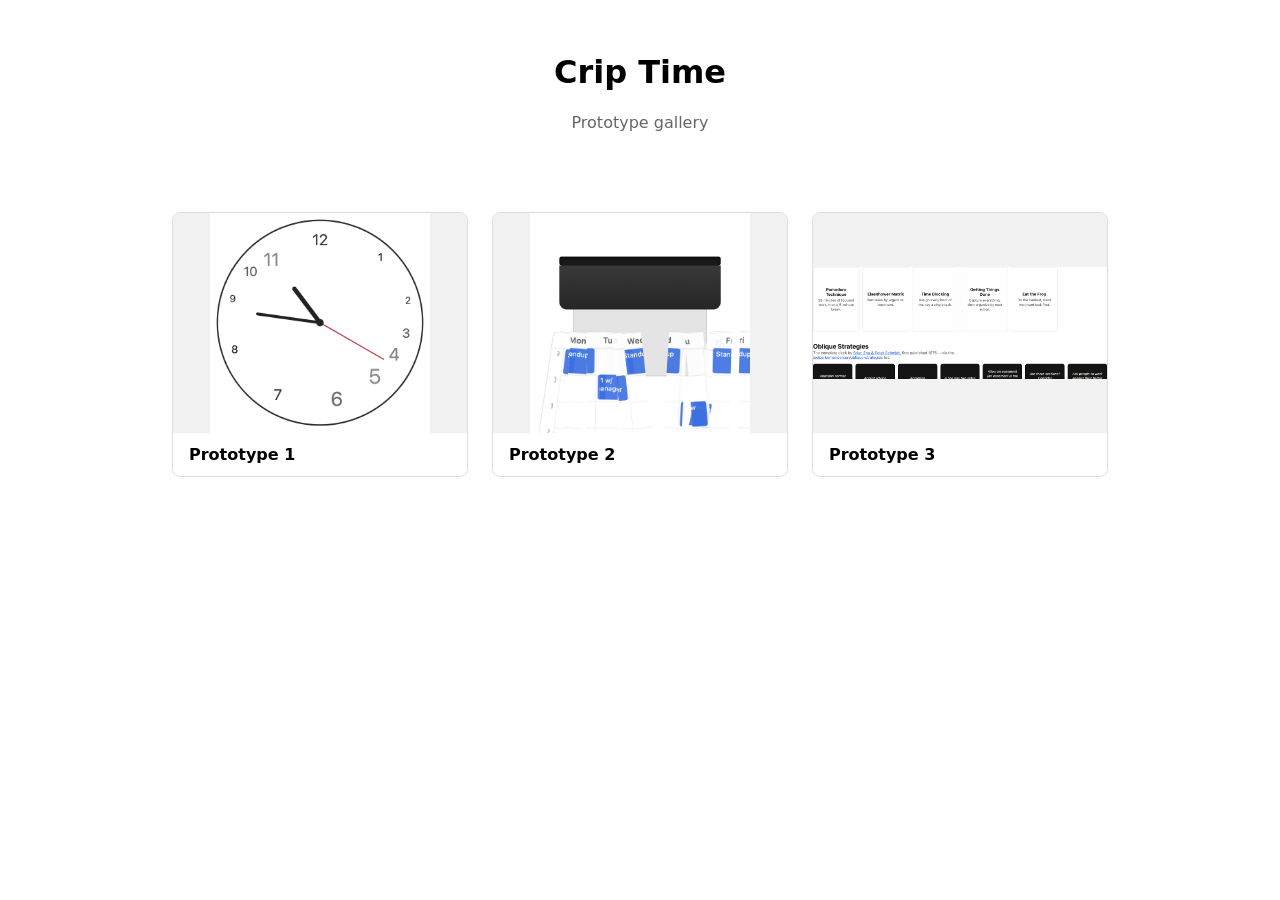
==== index.html @ aa167b6b "First commit of the project, including initial setup and prototype files." ====
<!DOCTYPE html>
<html lang="en">
<head>
  <meta charset="UTF-8">
  <meta name="viewport" content="width=device-width, initial-scale=1.0">
  <title>Crip Time — Prototypes</title>
  <link rel="stylesheet" href="styles.css">
</head>
<body>
  <header class="site-header">
    <h1>Crip Time</h1>
    <p class="subtitle">Prototype gallery</p>
  </header>

  <main class="gallery">
    <a class="card" href="prototype-1/index.html">
      <div class="thumb">
        <img src="assets/thumbnails/prototype-1.png" alt="Prototype 1 thumbnail">
      </div>
      <h2 class="card-title">Prototype 1</h2>
    </a>

    <a class="card" href="prototype-2/index.html">
      <div class="thumb">
        <img src="assets/thumbnails/prototype-2.png" alt="Prototype 2 thumbnail">
      </div>
      <h2 class="card-title">Prototype 2</h2>
    </a>

    <a class="card" href="prototype-3/index.html">
      <div class="thumb">
        <img src="assets/thumbnails/prototype-3.png" alt="Prototype 3 thumbnail">
      </div>
      <h2 class="card-title">Prototype 3</h2>
    </a>
  </main>
</body>
</html>
---- styles.css ----
/* Landing page styles — placeholder, to be refined */

* {
  box-sizing: border-box;
}

body {
  margin: 0;
  font-family: system-ui, sans-serif;
}

.site-header {
  padding: 2rem;
  text-align: center;
}

.subtitle {
  color: #666;
}

.gallery {
  display: grid;
  grid-template-columns: repeat(auto-fit, minmax(240px, 1fr));
  gap: 1.5rem;
  padding: 2rem;
  max-width: 1000px;
  margin: 0 auto;
}

.card {
  display: block;
  text-decoration: none;
  color: inherit;
  border: 1px solid #ddd;
  border-radius: 8px;
  overflow: hidden;
}

.thumb {
  aspect-ratio: 4 / 3;
  background: #f2f2f2;
  display: flex;
  align-items: center;
  justify-content: center;
}

.thumb img {
  max-width: 100%;
  max-height: 100%;
  object-fit: cover;
}

.card-title {
  padding: 0.75rem 1rem;
  margin: 0;
  font-size: 1rem;
}
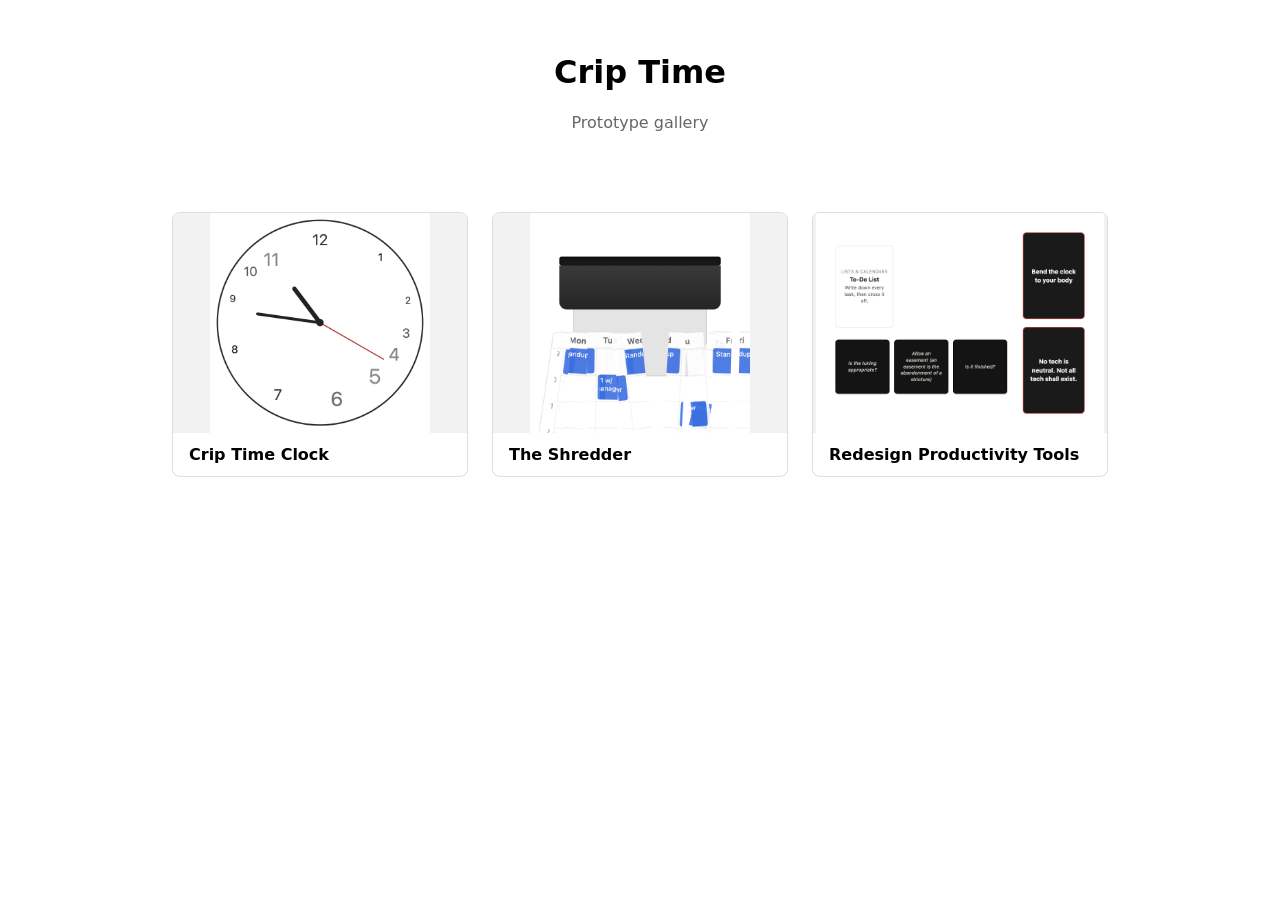
==== commit 94968d97: "Finish first draft" ====
--- a/index.html
+++ b/index.html
@@ -13,25 +13,25 @@
   </header>
 
   <main class="gallery">
-    <a class="card" href="prototype-1/index.html">
+    <a class="card" href="crip-time-clock/index.html">
       <div class="thumb">
-        <img src="assets/thumbnails/prototype-1.png" alt="Prototype 1 thumbnail">
+        <img src="assets/thumbnails/crip-time-clock.png" alt="Crip Time Clock thumbnail">
       </div>
-      <h2 class="card-title">Prototype 1</h2>
+      <h2 class="card-title">Crip Time Clock</h2>
     </a>
 
-    <a class="card" href="prototype-2/index.html">
+    <a class="card" href="the-shredder/index.html">
       <div class="thumb">
-        <img src="assets/thumbnails/prototype-2.png" alt="Prototype 2 thumbnail">
+        <img src="assets/thumbnails/the-shredder.png" alt="The Shredder thumbnail">
       </div>
-      <h2 class="card-title">Prototype 2</h2>
+      <h2 class="card-title">The Shredder</h2>
     </a>
 
-    <a class="card" href="prototype-3/index.html">
+    <a class="card" href="redesign-productivity-tools/index.html">
       <div class="thumb">
-        <img src="assets/thumbnails/prototype-3.png" alt="Prototype 3 thumbnail">
+        <img src="assets/thumbnails/redesign-productivity-tools.png" alt="Redesign Productivity Tools thumbnail">
       </div>
-      <h2 class="card-title">Prototype 3</h2>
+      <h2 class="card-title">Redesign Productivity Tools</h2>
     </a>
   </main>
 </body>
